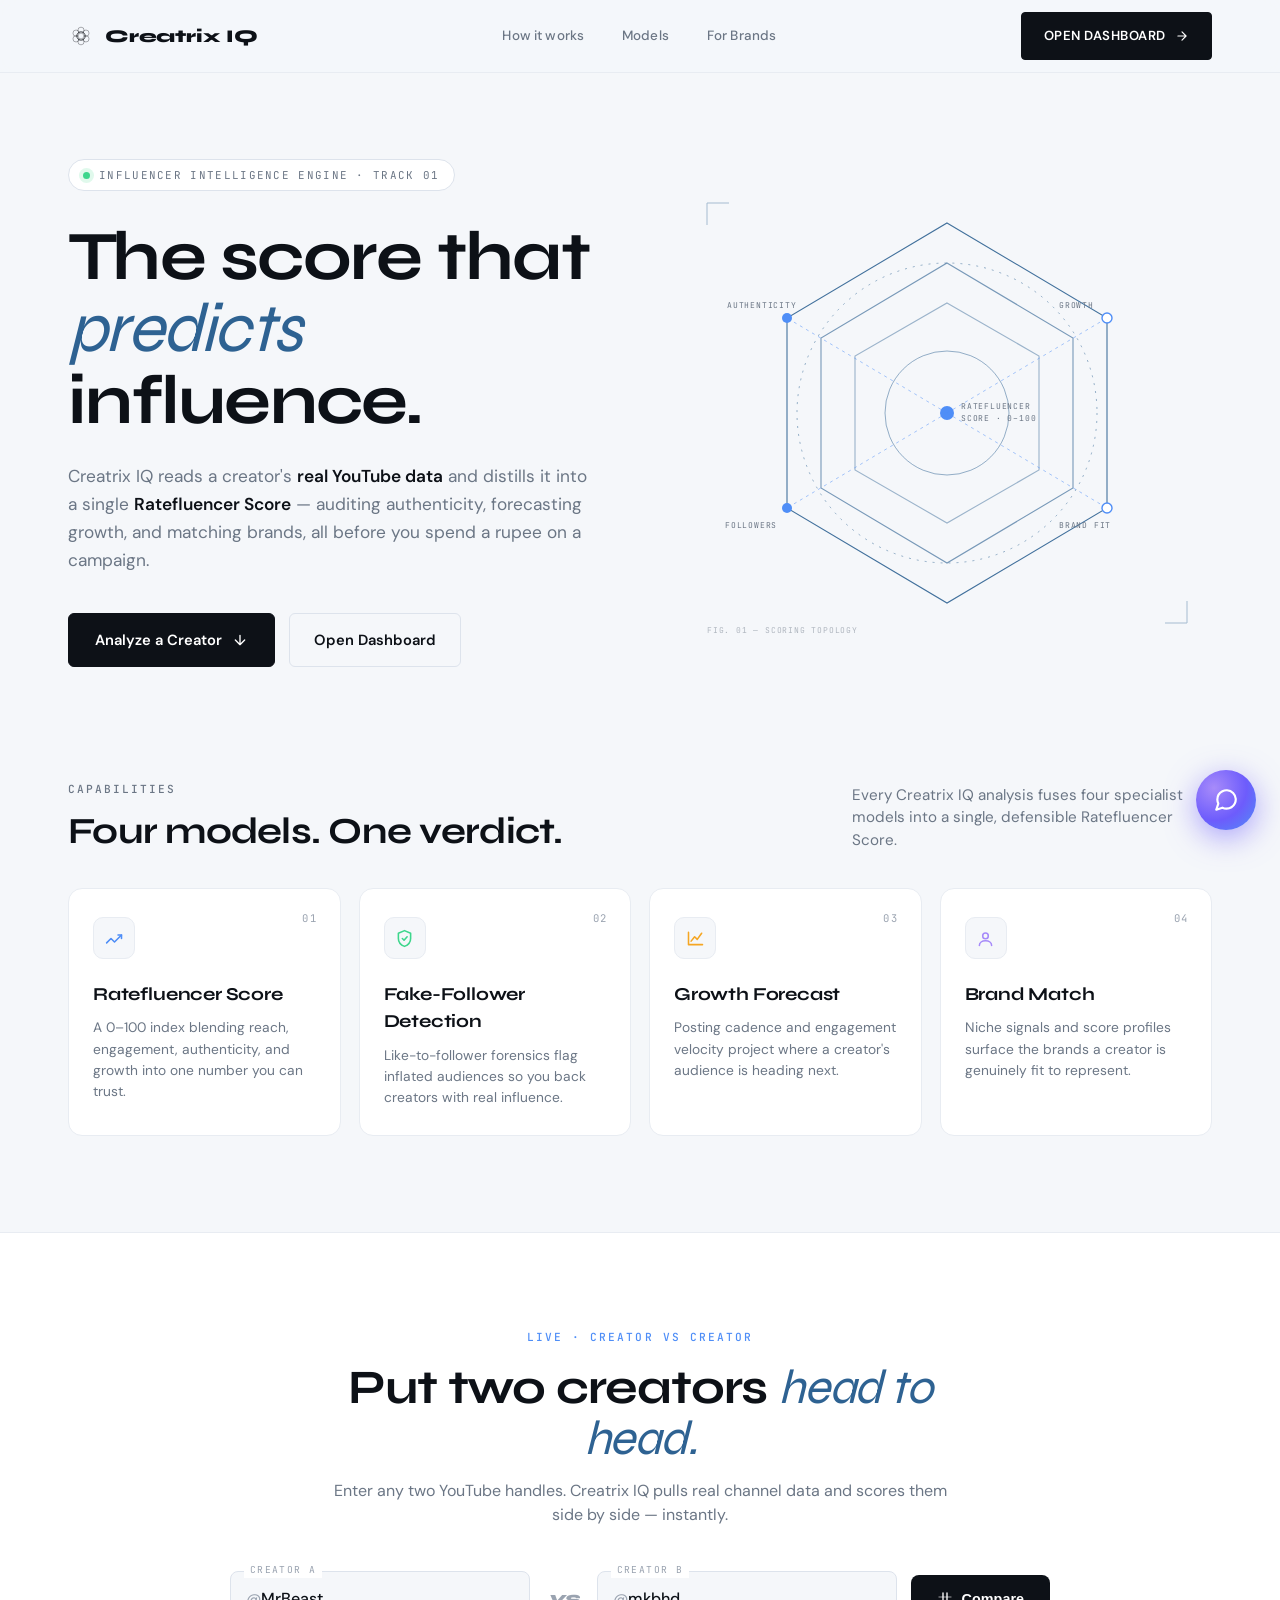
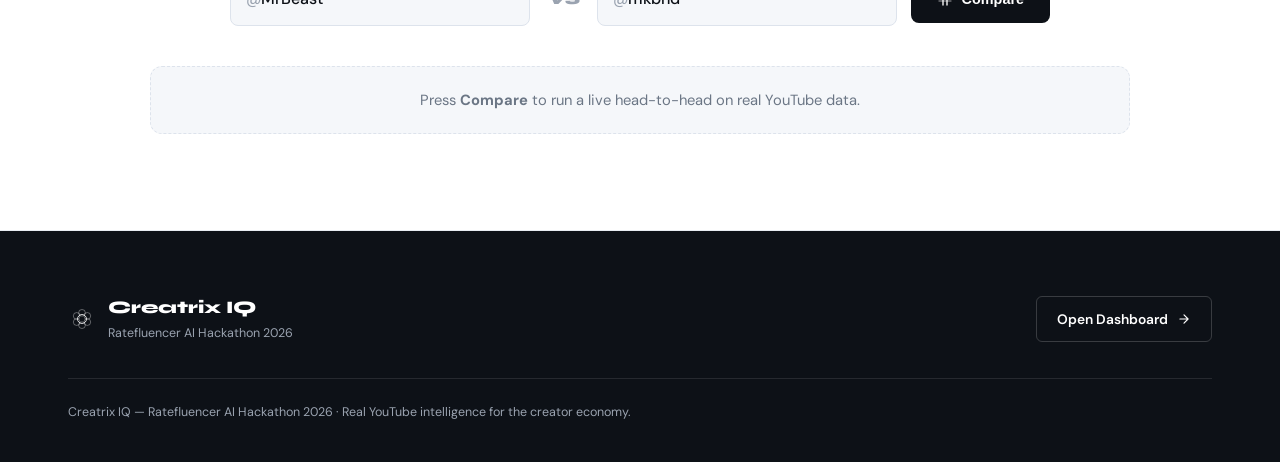
==== track1/frontend/index.html @ a7b8de9f "feat: ship Track 1 (Creatrix IQ) + Track 2 (Creatrix Studio) as standalone apps Two independently de" ====
<!DOCTYPE html>
<html lang="en">
<head>
  <meta charset="UTF-8">
  <meta name="viewport" content="width=device-width, initial-scale=1.0">
  <title>Creatrix IQ — The AI Influencer Intelligence Engine</title>
  <meta name="description" content="Creatrix IQ analyzes any creator's real YouTube data to compute a Ratefluencer Score, detect fake followers, forecast growth, and match brands.">

  <!-- Creatrix AI Google Fonts pairing -->
  <link rel="preconnect" href="https://fonts.googleapis.com">
  <link rel="preconnect" href="https://fonts.gstatic.com" crossorigin>
  <link href="https://fonts.googleapis.com/css2?family=Syne:wght@400;600;700;800&family=DM+Sans:ital,opsz,wght@0,9..40,300;0,9..40,400;0,9..40,500;0,9..40,600;0,9..40,700;1,9..40,400;1,9..40,500&family=JetBrains+Mono:wght@400;500;700&display=swap" rel="stylesheet">

  <!-- Creatrix runtime config + ambient orb -->
  <script src="config.js"></script>
  <script src="orb.js" defer></script>

  <style>
    :root {
      --blue: #4F8EF7;
      --blue-deep: #2e6292;
      --green: #3DD68C;
      --amber: #F5A623;
      --red: #F05252;
      --purple: #A78BFA;
      --ink: #0D1117;
      --ink-soft: #1b2230;
      --paper: #F5F7FA;
      --paper-2: #ECEFF4;
      --white: #FFFFFF;
      --muted: #6B7685;
      --faint: #9AA3B0;
      --line: #DDE3EC;
      --line-2: #E8ECF2;

      --font-sans: 'DM Sans', -apple-system, BlinkMacSystemFont, "Segoe UI", Roboto, sans-serif;
      --font-serif: 'Syne', sans-serif;
      --font-mono: 'JetBrains Mono', monospace;
    }

    * { box-sizing: border-box; margin: 0; padding: 0; }

    html { scroll-behavior: smooth; font-size: 16px; }

    body {
      font-family: var(--font-sans);
      background-color: var(--paper);
      color: var(--ink);
      min-height: 100vh;
      overflow-x: hidden;
      -webkit-font-smoothing: antialiased;
      -moz-osx-font-smoothing: grayscale;
      line-height: 1.5;
    }

    a { color: inherit; text-decoration: none; }

    .wrap { max-width: 1240px; margin: 0 auto; padding: 0 48px; width: 100%; }

    .eyebrow {
      font-family: var(--font-mono);
      font-size: 0.7rem;
      font-weight: 500;
      letter-spacing: 0.18em;
      text-transform: uppercase;
      color: var(--muted);
    }

    /* ============ NAV ============ */
    .nav {
      position: sticky;
      top: 0;
      z-index: 100;
      background: rgba(245, 247, 250, 0.82);
      backdrop-filter: saturate(160%) blur(14px);
      -webkit-backdrop-filter: saturate(160%) blur(14px);
      border-bottom: 1px solid var(--line-2);
    }
    .nav-inner {
      display: flex;
      align-items: center;
      justify-content: space-between;
      height: 72px;
    }
    .brand { display: flex; align-items: center; gap: 11px; }
    .brand svg { width: 26px; height: 26px; color: var(--ink); transition: transform .4s cubic-bezier(.16,1,.3,1); }
    .brand:hover svg { transform: rotate(40deg); }
    .brand-name {
      font-family: var(--font-serif);
      font-weight: 800;
      font-size: 1.12rem;
      letter-spacing: -0.01em;
    }
    .nav-links { display: flex; align-items: center; gap: 38px; }
    .nav-links a {
      font-size: 0.84rem;
      font-weight: 500;
      color: var(--muted);
      letter-spacing: 0.01em;
      transition: color .2s;
    }
    .nav-links a:hover { color: var(--ink); }
    .btn-dark {
      display: inline-flex;
      align-items: center;
      gap: 9px;
      background: var(--ink);
      color: var(--white);
      font-size: 0.82rem;
      font-weight: 600;
      letter-spacing: 0.04em;
      text-transform: uppercase;
      padding: 13px 22px;
      border: 1px solid var(--ink);
      border-radius: 4px;
      cursor: pointer;
      transition: background .25s, transform .25s, box-shadow .25s;
    }
    .btn-dark:hover { background: #000; transform: translateY(-1px); box-shadow: 0 10px 24px rgba(13,17,23,.22); }
    .nav-cta-mobile { display: none; }

    /* ============ HERO ============ */
    .hero { position: relative; padding: 86px 0 96px; overflow: hidden; }
    .hero-grid {
      display: grid;
      grid-template-columns: 1.04fr 0.96fr;
      gap: 40px;
      align-items: center;
    }
    .hero-tag {
      display: inline-flex;
      align-items: center;
      gap: 9px;
      margin-bottom: 30px;
      padding: 7px 14px;
      border: 1px solid var(--line);
      border-radius: 100px;
      background: var(--white);
    }
    .hero-tag .dot { width: 7px; height: 7px; border-radius: 50%; background: var(--green); box-shadow: 0 0 0 4px rgba(61,214,140,.16); }
    .hero-tag span { font-family: var(--font-mono); font-size: 0.68rem; letter-spacing: 0.12em; text-transform: uppercase; color: var(--muted); }

    .hero h1 {
      font-family: var(--font-serif);
      font-weight: 700;
      font-size: clamp(2.7rem, 5.4vw, 4.5rem);
      line-height: 1.04;
      letter-spacing: -0.025em;
      color: var(--ink);
      margin-bottom: 26px;
    }
    .hero h1 i {
      font-family: var(--font-serif);
      font-style: italic;
      font-weight: 400;
      color: var(--blue-deep);
    }
    .hero-sub {
      font-size: 1.08rem;
      line-height: 1.62;
      color: var(--muted);
      max-width: 520px;
      margin-bottom: 38px;
    }
    .hero-sub strong { color: var(--ink); font-weight: 600; }
    .hero-ctas { display: flex; gap: 14px; flex-wrap: wrap; }
    .btn-primary {
      display: inline-flex; align-items: center; gap: 10px;
      background: var(--ink); color: var(--white);
      font-size: 0.92rem; font-weight: 600;
      padding: 15px 26px; border: 1px solid var(--ink); border-radius: 6px;
      cursor: pointer; transition: transform .25s, box-shadow .25s, background .25s;
    }
    .btn-primary:hover { transform: translateY(-2px); box-shadow: 0 14px 30px rgba(13,17,23,.24); }
    .btn-primary svg { width: 16px; height: 16px; transition: transform .3s; }
    .btn-primary:hover svg { transform: translateX(4px); }
    .btn-ghost {
      display: inline-flex; align-items: center; gap: 10px;
      background: transparent; color: var(--ink);
      font-size: 0.92rem; font-weight: 600;
      padding: 15px 24px; border: 1px solid var(--line); border-radius: 6px;
      cursor: pointer; transition: border-color .25s, background .25s, transform .25s;
    }
    .btn-ghost:hover { border-color: var(--ink); background: var(--white); transform: translateY(-2px); }

    /* blueprint motif */
    .blueprint { position: relative; min-height: 460px; display: flex; align-items: center; justify-content: center; }
    .blueprint svg { width: 100%; height: auto; max-width: 520px; color: var(--blue-deep); overflow: visible; }
    .bp-node { fill: var(--blue); }
    .bp-node-hollow { fill: var(--white); stroke: var(--blue); stroke-width: 1.4; }
    .bp-rotate { transform-origin: 260px 230px; animation: bpspin 60s linear infinite; }
    .bp-rotate-rev { transform-origin: 260px 230px; animation: bpspin 90s linear infinite reverse; }
    @keyframes bpspin { to { transform: rotate(360deg); } }
    .bp-label {
      font-family: var(--font-mono); font-size: 8px; letter-spacing: 0.1em;
      fill: var(--muted); text-transform: uppercase;
    }
    .bp-dash { stroke: var(--blue); stroke-width: 1; stroke-dasharray: 3 4; opacity: .5; }
    .bp-pulse { animation: bppulse 3s ease-in-out infinite; }
    @keyframes bppulse { 0%,100% { opacity: .35; } 50% { opacity: 1; } }

    /* ============ CAPABILITIES ============ */
    .caps { padding: 18px 0 96px; }
    .caps-head { display: flex; align-items: flex-end; justify-content: space-between; gap: 24px; margin-bottom: 36px; flex-wrap: wrap; }
    .caps-head h2 {
      font-family: var(--font-serif); font-weight: 700;
      font-size: clamp(1.7rem, 3vw, 2.3rem); letter-spacing: -0.02em; line-height: 1.15;
    }
    .caps-head p { color: var(--muted); font-size: 0.95rem; max-width: 360px; }
    .caps-grid { display: grid; grid-template-columns: repeat(4, 1fr); gap: 18px; }
    .cap-card {
      background: var(--white);
      border: 1px solid var(--line-2);
      border-radius: 14px;
      padding: 28px 24px 26px;
      transition: transform .35s cubic-bezier(.16,1,.3,1), box-shadow .35s, border-color .35s;
      position: relative;
      overflow: hidden;
    }
    .cap-card:hover { transform: translateY(-6px); border-color: var(--line); box-shadow: 0 18px 40px rgba(15,23,42,.07); }
    .cap-ico {
      width: 42px; height: 42px; border-radius: 10px;
      display: flex; align-items: center; justify-content: center;
      margin-bottom: 22px; background: var(--paper); border: 1px solid var(--line-2);
    }
    .cap-ico svg { width: 21px; height: 21px; }
    .cap-num { font-family: var(--font-mono); font-size: 0.66rem; letter-spacing: 0.16em; color: var(--faint); position: absolute; top: 22px; right: 22px; }
    .cap-card h3 { font-family: var(--font-serif); font-weight: 700; font-size: 1.14rem; margin-bottom: 9px; letter-spacing: -0.01em; }
    .cap-card p { font-size: 0.86rem; line-height: 1.55; color: var(--muted); }

    /* ============ TOOL ============ */
    .tool { padding: 96px 0; background: var(--white); border-top: 1px solid var(--line-2); border-bottom: 1px solid var(--line-2); }
    .tool-head { text-align: center; max-width: 640px; margin: 0 auto 44px; }
    .tool-head .eyebrow { color: var(--blue); }
    .tool-head h2 {
      font-family: var(--font-serif); font-weight: 700;
      font-size: clamp(2rem, 4vw, 3rem); letter-spacing: -0.025em; line-height: 1.08;
      margin: 16px 0 14px;
    }
    .tool-head h2 i { font-style: italic; font-weight: 400; color: var(--blue-deep); }
    .tool-head p { color: var(--muted); font-size: 1rem; }

    .tool-inputs {
      display: grid;
      grid-template-columns: 1fr auto 1fr auto;
      gap: 14px;
      align-items: center;
      max-width: 820px;
      margin: 0 auto 40px;
    }
    .input-field { position: relative; }
    .input-field label {
      position: absolute; top: -8px; left: 14px;
      background: var(--white); padding: 0 6px;
      font-family: var(--font-mono); font-size: 0.6rem; letter-spacing: 0.14em; text-transform: uppercase; color: var(--faint);
    }
    .input-field .at { position: absolute; left: 16px; top: 50%; transform: translateY(-50%); color: var(--faint); font-weight: 500; font-size: 0.95rem; }
    .tool-input {
      width: 100%;
      padding: 16px 16px 16px 30px;
      border: 1px solid var(--line);
      border-radius: 8px;
      font-family: var(--font-sans);
      font-size: 1rem;
      font-weight: 500;
      color: var(--ink);
      background: var(--paper);
      outline: none;
      transition: border-color .25s, box-shadow .25s, background .25s;
    }
    .tool-input:focus { border-color: var(--blue); background: var(--white); box-shadow: 0 0 0 4px rgba(79,142,247,.12); }
    .vs-badge {
      font-family: var(--font-serif); font-weight: 800; font-style: italic;
      font-size: 1.15rem; color: var(--faint); padding: 0 4px;
    }
    .compare-btn {
      display: inline-flex; align-items: center; gap: 9px;
      background: var(--ink); color: var(--white);
      font-size: 0.9rem; font-weight: 600;
      padding: 16px 26px; border: none; border-radius: 8px;
      cursor: pointer; white-space: nowrap;
      transition: transform .25s, box-shadow .25s, opacity .2s;
    }
    .compare-btn:hover { transform: translateY(-2px); box-shadow: 0 12px 26px rgba(13,17,23,.24); }
    .compare-btn:disabled { opacity: .6; cursor: progress; transform: none; box-shadow: none; }
    .compare-btn svg { width: 16px; height: 16px; }

    /* result arena */
    .arena { max-width: 980px; margin: 0 auto; min-height: 40px; }
    .arena-msg {
      text-align: center; color: var(--muted); font-size: 0.92rem;
      padding: 22px; border: 1px dashed var(--line); border-radius: 12px; background: var(--paper);
    }
    .arena-msg.error { color: var(--red); border-color: rgba(240,82,82,.4); background: rgba(240,82,82,.05); }

    .spinner-row { display: flex; align-items: center; justify-content: center; gap: 12px; padding: 40px; color: var(--muted); font-size: 0.9rem; }
    .spinner {
      width: 20px; height: 20px; border-radius: 50%;
      border: 2.5px solid var(--line); border-top-color: var(--blue);
      animation: spin .8s linear infinite;
    }
    @keyframes spin { to { transform: rotate(360deg); } }

    .matchup { display: grid; grid-template-columns: 1fr; gap: 18px; }
    .creator-head-row { display: grid; grid-template-columns: 1fr 64px 1fr; gap: 16px; align-items: stretch; }
    .creator-card {
      background: var(--paper);
      border: 1px solid var(--line-2);
      border-radius: 16px;
      padding: 26px 24px;
      text-align: center;
      transition: border-color .3s, box-shadow .3s;
    }
    .creator-card.winner { border-color: var(--blue); box-shadow: 0 14px 34px rgba(79,142,247,.14); background: var(--white); }
    .creator-handle { font-family: var(--font-serif); font-weight: 800; font-size: 1.5rem; letter-spacing: -0.01em; margin-bottom: 6px; word-break: break-word; }
    .creator-followers { font-family: var(--font-mono); font-size: 0.92rem; color: var(--muted); }
    .creator-followers b { color: var(--ink); font-size: 1.05rem; }
    .live-badge {
      display: inline-flex; align-items: center; gap: 6px; margin-top: 12px;
      font-family: var(--font-mono); font-size: 0.58rem; letter-spacing: 0.1em; text-transform: uppercase;
      color: var(--green); background: rgba(61,214,140,.1); border: 1px solid rgba(61,214,140,.32);
      padding: 4px 9px; border-radius: 100px;
    }
    .live-badge .dot { width: 6px; height: 6px; border-radius: 50%; background: var(--green); animation: bppulse 1.6s infinite; }
    .est-badge {
      display: inline-flex; margin-top: 12px;
      font-family: var(--font-mono); font-size: 0.58rem; letter-spacing: 0.1em; text-transform: uppercase;
      color: var(--faint); background: var(--paper-2); border: 1px solid var(--line-2);
      padding: 4px 9px; border-radius: 100px;
    }
    .creator-crown { font-family: var(--font-serif); font-weight: 800; font-style: italic; font-size: 1.1rem; color: var(--faint); display: flex; align-items: center; justify-content: center; }

    .metric-rows { background: var(--white); border: 1px solid var(--line-2); border-radius: 16px; overflow: hidden; }
    .metric-row {
      display: grid;
      grid-template-columns: 1fr 168px 1fr;
      align-items: center;
      gap: 14px;
      padding: 16px 22px;
      border-bottom: 1px solid var(--line-2);
    }
    .metric-row:last-child { border-bottom: none; }
    .metric-label {
      grid-column: 2;
      text-align: center;
      font-family: var(--font-mono); font-size: 0.62rem; letter-spacing: 0.12em; text-transform: uppercase; color: var(--muted);
    }
    .metric-val { font-family: var(--font-mono); font-weight: 700; font-size: 1.25rem; color: var(--ink); display: flex; align-items: center; gap: 10px; }
    .metric-val.left { justify-content: flex-end; text-align: right; }
    .metric-val.right { justify-content: flex-start; }
    .metric-val.lead { color: var(--blue); }
    .metric-val.lead::after { content: ''; }
    .mbar { flex: 0 0 70px; height: 6px; background: var(--paper-2); border-radius: 100px; overflow: hidden; position: relative; }
    .mbar > i { position: absolute; top: 0; bottom: 0; background: var(--line); border-radius: 100px; }
    .metric-val.lead .mbar > i { background: var(--blue); }
    .metric-val.left .mbar { order: 2; }
    .metric-val.left .mbar > i { right: 0; }
    .metric-val.right .mbar { order: 2; }

    .verdict {
      text-align: center; padding: 22px;
      font-size: 0.96rem; color: var(--muted);
      background: var(--paper); border: 1px solid var(--line-2); border-radius: 14px;
    }
    .verdict b { font-family: var(--font-serif); color: var(--ink); }

    /* ============ FOOTER ============ */
    .footer { background: var(--ink); color: var(--white); padding: 64px 0 40px; }
    .footer-inner { display: flex; align-items: center; justify-content: space-between; gap: 24px; flex-wrap: wrap; }
    .footer-brand { display: flex; align-items: center; gap: 12px; }
    .footer-brand svg { width: 28px; height: 28px; color: var(--white); }
    .footer-brand .ft-name { font-family: var(--font-serif); font-weight: 800; font-size: 1.1rem; }
    .footer-brand .ft-sub { font-size: 0.78rem; color: var(--faint); margin-top: 2px; }
    .footer a.ft-link {
      display: inline-flex; align-items: center; gap: 9px;
      font-size: 0.86rem; font-weight: 600; color: var(--white);
      border: 1px solid rgba(255,255,255,.18); padding: 12px 20px; border-radius: 6px;
      transition: background .25s, border-color .25s;
    }
    .footer a.ft-link:hover { background: rgba(255,255,255,.08); border-color: rgba(255,255,255,.4); }
    .footer-meta { margin-top: 36px; padding-top: 24px; border-top: 1px solid rgba(255,255,255,.1); font-size: 0.78rem; color: var(--faint); }

    /* reveal */
    .reveal { opacity: 0; transform: translateY(28px); transition: opacity .7s cubic-bezier(.16,1,.3,1), transform .7s cubic-bezier(.16,1,.3,1); }
    .reveal.in { opacity: 1; transform: none; }

    /* ============ RESPONSIVE ============ */
    @media (max-width: 1024px) {
      .wrap { padding: 0 32px; }
      .hero-grid { grid-template-columns: 1fr; gap: 16px; }
      .blueprint { min-height: 360px; order: -1; }
      .caps-grid { grid-template-columns: 1fr 1fr; }
    }
    @media (max-width: 760px) {
      .wrap { padding: 0 20px; }
      .nav-links { display: none; }
      .nav-cta-mobile { display: inline-flex; }
      .nav .btn-dark.desktop-cta { display: none; }
      .hero { padding: 56px 0 64px; }
      .caps-grid { grid-template-columns: 1fr; }
      .tool-inputs { grid-template-columns: 1fr; }
      .vs-badge { text-align: center; }
      .creator-head-row { grid-template-columns: 1fr; }
      .creator-crown { display: none; }
      .metric-row { grid-template-columns: 1fr; gap: 6px; text-align: center; }
      .metric-label { grid-column: 1; order: -1; }
      .metric-val.left, .metric-val.right { justify-content: center; text-align: center; }
      .metric-val .mbar { display: none; }
      .footer-inner { flex-direction: column; align-items: flex-start; }
    }
    @media (prefers-reduced-motion: reduce) {
      .bp-rotate, .bp-rotate-rev, .bp-pulse, .live-badge .dot, .spinner { animation: none !important; }
      .reveal { opacity: 1; transform: none; transition: none; }
    }
  </style>
</head>
<body>

  <!-- ============ NAV ============ -->
  <nav class="nav">
    <div class="wrap nav-inner">
      <a class="brand" href="#top" aria-label="Creatrix IQ home">
        <svg viewBox="0 0 100 100" aria-hidden="true">
          <circle cx="50" cy="50" r="16" stroke="currentColor" stroke-width="3" fill="none"/>
          <circle cx="50" cy="28" r="12" stroke="currentColor" stroke-width="2.4" fill="none" opacity="0.55"/>
          <circle cx="69" cy="39" r="12" stroke="currentColor" stroke-width="2.4" fill="none" opacity="0.55"/>
          <circle cx="69" cy="61" r="12" stroke="currentColor" stroke-width="2.4" fill="none" opacity="0.55"/>
          <circle cx="50" cy="72" r="12" stroke="currentColor" stroke-width="2.4" fill="none" opacity="0.55"/>
          <circle cx="31" cy="61" r="12" stroke="currentColor" stroke-width="2.4" fill="none" opacity="0.55"/>
          <circle cx="31" cy="39" r="12" stroke="currentColor" stroke-width="2.4" fill="none" opacity="0.55"/>
        </svg>
        <span class="brand-name">Creatrix IQ</span>
      </a>
      <div class="nav-links">
        <a href="#how">How it works</a>
        <a href="#models">Models</a>
        <a href="#brands">For Brands</a>
      </div>
      <a class="btn-dark desktop-cta" href="dashboard.html">
        Open Dashboard
        <svg viewBox="0 0 24 24" width="14" height="14" aria-hidden="true"><path d="M5 12h14M12 5l7 7-7 7" stroke="currentColor" stroke-width="2" stroke-linecap="round" stroke-linejoin="round" fill="none"/></svg>
      </a>
      <a class="btn-dark nav-cta-mobile" href="dashboard.html">Dashboard</a>
    </div>
  </nav>

  <span id="top"></span>

  <!-- ============ HERO ============ -->
  <header class="hero">
    <div class="wrap hero-grid">
      <div>
        <div class="hero-tag">
          <span class="dot"></span>
          <span>Influencer Intelligence Engine · Track 01</span>
        </div>
        <h1>The score that<br><i>predicts</i> influence.</h1>
        <p class="hero-sub">
          Creatrix IQ reads a creator's <strong>real YouTube data</strong> and distills it into a single
          <strong>Ratefluencer Score</strong> — auditing authenticity, forecasting growth, and matching brands,
          all before you spend a rupee on a campaign.
        </p>
        <div class="hero-ctas">
          <a class="btn-primary" href="#tool" id="analyze-cta">
            Analyze a Creator
            <svg viewBox="0 0 24 24" aria-hidden="true"><path d="M12 5v14M19 12l-7 7-7-7" stroke="currentColor" stroke-width="2" stroke-linecap="round" stroke-linejoin="round" fill="none"/></svg>
          </a>
          <a class="btn-ghost" href="dashboard.html">Open Dashboard</a>
        </div>
      </div>

      <!-- Blueprint motif -->
      <div class="blueprint" aria-hidden="true">
        <svg viewBox="0 0 520 460" role="img">
          <!-- concentric polygons -->
          <g class="bp-rotate" fill="none" stroke="currentColor" stroke-width="1.1" opacity="0.9">
            <polygon points="260,40 420,135 420,325 260,420 100,325 100,135"/>
            <polygon points="260,80 386,155 386,305 260,380 134,305 134,155" opacity="0.7"/>
            <polygon points="260,120 352,173 352,287 260,340 168,287 168,173" opacity="0.5"/>
          </g>
          <circle class="bp-rotate-rev" cx="260" cy="230" r="150" fill="none" stroke="currentColor" stroke-width="0.9" stroke-dasharray="2 6" opacity="0.55"/>
          <circle cx="260" cy="230" r="62" fill="none" stroke="currentColor" stroke-width="1" opacity="0.5"/>

          <!-- center node -->
          <circle class="bp-node bp-pulse" cx="260" cy="230" r="7"/>
          <text class="bp-label" x="274" y="226">RATEFLUENCER</text>
          <text class="bp-label" x="274" y="238">SCORE · 0–100</text>

          <!-- spokes + nodes -->
          <line class="bp-dash" x1="260" y1="230" x2="100" y2="135"/>
          <line class="bp-dash" x1="260" y1="230" x2="420" y2="135"/>
          <line class="bp-dash" x1="260" y1="230" x2="420" y2="325"/>
          <line class="bp-dash" x1="260" y1="230" x2="100" y2="325"/>

          <g>
            <circle class="bp-node" cx="100" cy="135" r="5"/>
            <text class="bp-label" x="40" y="125">AUTHENTICITY</text>
            <circle class="bp-node-hollow" cx="420" cy="135" r="5"/>
            <text class="bp-label" x="372" y="125">GROWTH</text>
            <circle class="bp-node-hollow" cx="420" cy="325" r="5"/>
            <text class="bp-label" x="372" y="345">BRAND FIT</text>
            <circle class="bp-node" cx="100" cy="325" r="5"/>
            <text class="bp-label" x="38" y="345">FOLLOWERS</text>
          </g>

          <!-- corner blueprint ticks -->
          <g stroke="currentColor" stroke-width="1" opacity="0.4">
            <path d="M20 20 h22 M20 20 v22"/>
            <path d="M500 440 h-22 M500 440 v-22"/>
          </g>
          <text class="bp-label" x="20" y="450" opacity="0.5">FIG. 01 — SCORING TOPOLOGY</text>
        </svg>
      </div>
    </div>
  </header>

  <!-- ============ CAPABILITIES ============ -->
  <section class="caps reveal" id="models">
    <div class="wrap">
      <div class="caps-head">
        <div>
          <div class="eyebrow">Capabilities</div>
          <h2 style="margin-top:12px">Four models. One verdict.</h2>
        </div>
        <p>Every Creatrix IQ analysis fuses four specialist models into a single, defensible Ratefluencer Score.</p>
      </div>
      <div class="caps-grid">
        <div class="cap-card">
          <span class="cap-num">01</span>
          <div class="cap-ico">
            <svg viewBox="0 0 24 24" fill="none" stroke="#4F8EF7" stroke-width="1.8"><path d="M3 17l5-5 4 4 8-8" stroke-linecap="round" stroke-linejoin="round"/><path d="M16 8h4v4" stroke-linecap="round" stroke-linejoin="round"/></svg>
          </div>
          <h3>Ratefluencer Score</h3>
          <p>A 0–100 index blending reach, engagement, authenticity, and growth into one number you can trust.</p>
        </div>
        <div class="cap-card">
          <span class="cap-num">02</span>
          <div class="cap-ico">
            <svg viewBox="0 0 24 24" fill="none" stroke="#3DD68C" stroke-width="1.8"><path d="M12 3l7 3v6c0 4.5-3 7.5-7 9-4-1.5-7-4.5-7-9V6z" stroke-linecap="round" stroke-linejoin="round"/><path d="M9.5 12l2 2 3.5-4" stroke-linecap="round" stroke-linejoin="round"/></svg>
          </div>
          <h3>Fake-Follower Detection</h3>
          <p>Like-to-follower forensics flag inflated audiences so you back creators with real influence.</p>
        </div>
        <div class="cap-card">
          <span class="cap-num">03</span>
          <div class="cap-ico">
            <svg viewBox="0 0 24 24" fill="none" stroke="#F5A623" stroke-width="1.8"><path d="M4 19V5M4 19h16" stroke-linecap="round"/><path d="M7 15l4-5 3 3 5-7" stroke-linecap="round" stroke-linejoin="round"/></svg>
          </div>
          <h3>Growth Forecast</h3>
          <p>Posting cadence and engagement velocity project where a creator's audience is heading next.</p>
        </div>
        <div class="cap-card">
          <span class="cap-num">04</span>
          <div class="cap-ico">
            <svg viewBox="0 0 24 24" fill="none" stroke="#A78BFA" stroke-width="1.8"><circle cx="12" cy="9" r="3.2" stroke-linecap="round"/><path d="M5 20c0-3.3 3-5.5 7-5.5s7 2.2 7 5.5" stroke-linecap="round"/></svg>
          </div>
          <h3>Brand Match</h3>
          <p>Niche signals and score profiles surface the brands a creator is genuinely fit to represent.</p>
        </div>
      </div>
    </div>
  </section>

  <!-- ============ INTERACTIVE TOOL ============ -->
  <section class="tool reveal" id="tool">
    <div class="wrap">
      <div class="tool-head" id="how">
        <div class="eyebrow">Live · Creator vs Creator</div>
        <h2>Put two creators <i>head to head.</i></h2>
        <p>Enter any two YouTube handles. Creatrix IQ pulls real channel data and scores them side by side — instantly.</p>
      </div>

      <div class="tool-inputs">
        <div class="input-field">
          <label>Creator A</label>
          <span class="at">@</span>
          <input class="tool-input" id="handle-a" type="text" value="MrBeast" autocomplete="off" spellcheck="false" aria-label="Creator A handle">
        </div>
        <div class="vs-badge">vs</div>
        <div class="input-field">
          <label>Creator B</label>
          <span class="at">@</span>
          <input class="tool-input" id="handle-b" type="text" value="mkbhd" autocomplete="off" spellcheck="false" aria-label="Creator B handle">
        </div>
        <button class="compare-btn" id="compare-btn">
          <svg viewBox="0 0 24 24" fill="none" stroke="currentColor" stroke-width="2" aria-hidden="true"><path d="M9 3v18M15 3v18" stroke-linecap="round"/><path d="M3 9h18M3 15h18" stroke-linecap="round" opacity="0.4"/></svg>
          Compare
        </button>
      </div>

      <div class="arena" id="arena" aria-live="polite">
        <div class="arena-msg" id="arena-placeholder">
          Press <b>Compare</b> to run a live head-to-head on real YouTube data.
        </div>
      </div>
    </div>
  </section>

  <!-- ============ FOOTER ============ -->
  <footer class="footer" id="brands">
    <div class="wrap">
      <div class="footer-inner">
        <div class="footer-brand">
          <svg viewBox="0 0 100 100" aria-hidden="true">
            <circle cx="50" cy="50" r="16" stroke="currentColor" stroke-width="3" fill="none"/>
            <circle cx="50" cy="28" r="12" stroke="currentColor" stroke-width="2.4" fill="none" opacity="0.5"/>
            <circle cx="69" cy="39" r="12" stroke="currentColor" stroke-width="2.4" fill="none" opacity="0.5"/>
            <circle cx="69" cy="61" r="12" stroke="currentColor" stroke-width="2.4" fill="none" opacity="0.5"/>
            <circle cx="50" cy="72" r="12" stroke="currentColor" stroke-width="2.4" fill="none" opacity="0.5"/>
            <circle cx="31" cy="61" r="12" stroke="currentColor" stroke-width="2.4" fill="none" opacity="0.5"/>
            <circle cx="31" cy="39" r="12" stroke="currentColor" stroke-width="2.4" fill="none" opacity="0.5"/>
          </svg>
          <div>
            <div class="ft-name">Creatrix IQ</div>
            <div class="ft-sub">Ratefluencer AI Hackathon 2026</div>
          </div>
        </div>
        <a class="ft-link" href="dashboard.html">
          Open Dashboard
          <svg viewBox="0 0 24 24" width="14" height="14" aria-hidden="true"><path d="M5 12h14M12 5l7 7-7 7" stroke="currentColor" stroke-width="2" stroke-linecap="round" stroke-linejoin="round" fill="none"/></svg>
        </a>
      </div>
      <div class="footer-meta">
        Creatrix IQ — Ratefluencer AI Hackathon 2026 · Real YouTube intelligence for the creator economy.
      </div>
    </div>
  </footer>

  <script>
  (function () {
    "use strict";

    // ---- helpers ----
    function apiBase() {
      // window.API_BASE comes from config.js; fall back to same-origin.
      return (typeof window.API_BASE === "string" && window.API_BASE) || window.location.origin;
    }

    function fmtFollowers(n) {
      var v = Number(n);
      if (!isFinite(v) || v <= 0) return "—";
      if (v >= 1e9) return (v / 1e9).toFixed(v >= 1e10 ? 0 : 1).replace(/\.0$/, "") + "B";
      if (v >= 1e6) return (v / 1e6).toFixed(v >= 1e7 ? 0 : 1).replace(/\.0$/, "") + "M";
      if (v >= 1e3) return (v / 1e3).toFixed(v >= 1e4 ? 0 : 1).replace(/\.0$/, "") + "K";
      return String(Math.round(v));
    }

    function num(v) { var n = Number(v); return isFinite(n) ? n : 0; }

    function cleanHandle(s) { return (s || "").trim().replace(/^@+/, ""); }

    async function analyze(handle) {
      var res = await fetch(apiBase() + "/api/v1/influencer/analyze", {
        method: "POST",
        headers: { "Content-Type": "application/json" },
        body: JSON.stringify({ handle: handle, platform: "youtube" })
      });
      if (!res.ok) throw new Error("HTTP " + res.status);
      return res.json();
    }

    function esc(s) {
      return String(s).replace(/[&<>"]/g, function (c) {
        return ({ "&": "&amp;", "<": "&lt;", ">": "&gt;", '"': "&quot;" })[c];
      });
    }

    // Build one metric comparison row
    function metricRow(label, valA, valB, fmt) {
      var a = num(valA), b = num(valB);
      var max = Math.max(a, b, 1);
      var fmtFn = fmt || function (x) { return Math.round(x); };
      var aLead = a > b, bLead = b > a;
      var aPct = Math.round((a / max) * 100), bPct = Math.round((b / max) * 100);

      return '' +
        '<div class="metric-row">' +
          '<div class="metric-val left ' + (aLead ? "lead" : "") + '">' +
            '<span>' + esc(fmtFn(a)) + '</span>' +
            '<span class="mbar"><i style="width:' + aPct + '%"></i></span>' +
          '</div>' +
          '<div class="metric-label">' + esc(label) + '</div>' +
          '<div class="metric-val right ' + (bLead ? "lead" : "") + '">' +
            '<span class="mbar"><i style="width:' + bPct + '%"></i></span>' +
            '<span>' + esc(fmtFn(b)) + '</span>' +
          '</div>' +
        '</div>';
    }

    function badge(isReal) {
      return isReal
        ? '<div class="live-badge"><span class="dot"></span>Live YouTube data</div>'
        : '<div class="est-badge">Estimated data</div>';
    }

    function safeScores(r) {
      var s = (r && r.scores) || {};
      var m = (r && r.metrics) || {};
      return {
        rate: num(s.ratefluencer_score),
        auth: num(s.authenticity_score),
        growth: num(s.growth_score),
        brand: num(s.brand_score),
        followers: num(m.followers),
        isReal: !!(r && r.is_real),
        handle: (r && r.handle) || ""
      };
    }

    function render(arena, ha, hb, A, B) {
      var aWins = A.rate > B.rate, bWins = B.rate > A.rate;
      var winnerName = aWins ? ha : (bWins ? hb : null);

      var pctOf100 = function (x) { return Math.round(x) + " /100"; };

      var html = '<div class="matchup">' +
        '<div class="creator-head-row">' +
          '<div class="creator-card ' + (aWins ? "winner" : "") + '">' +
            '<div class="creator-handle">@' + esc(ha) + '</div>' +
            '<div class="creator-followers"><b>' + fmtFollowers(A.followers) + '</b> followers</div>' +
            badge(A.isReal) +
          '</div>' +
          '<div class="creator-crown">vs</div>' +
          '<div class="creator-card ' + (bWins ? "winner" : "") + '">' +
            '<div class="creator-handle">@' + esc(hb) + '</div>' +
            '<div class="creator-followers"><b>' + fmtFollowers(B.followers) + '</b> followers</div>' +
            badge(B.isReal) +
          '</div>' +
        '</div>' +

        '<div class="metric-rows">' +
          metricRow("Ratefluencer", A.rate, B.rate, pctOf100) +
          metricRow("Authenticity", A.auth, B.auth, pctOf100) +
          metricRow("Growth", A.growth, B.growth, pctOf100) +
          metricRow("Brand fit", A.brand, B.brand, pctOf100) +
          metricRow("Followers", A.followers, B.followers, fmtFollowers) +
        '</div>' +

        '<div class="verdict">' +
          (winnerName
            ? '<b>@' + esc(winnerName) + '</b> leads with the higher Ratefluencer Score.'
            : 'It’s a dead heat — both creators post the same Ratefluencer Score.') +
        '</div>' +
      '</div>';

      arena.innerHTML = html;
    }

    function setLoading(arena, ha, hb) {
      arena.innerHTML =
        '<div class="spinner-row"><span class="spinner"></span>' +
        'Pulling live YouTube data for <b>&nbsp;@' + esc(ha) + '&nbsp;</b> and <b>&nbsp;@' + esc(hb) + '&nbsp;</b>…</div>';
    }

    function setError(arena, msg) {
      arena.innerHTML = '<div class="arena-msg error">' + esc(msg) + '</div>';
    }

    function init() {
      var btn = document.getElementById("compare-btn");
      var inA = document.getElementById("handle-a");
      var inB = document.getElementById("handle-b");
      var arena = document.getElementById("arena");
      if (!btn || !inA || !inB || !arena) return;

      async function run() {
        var ha = cleanHandle(inA.value) || "MrBeast";
        var hb = cleanHandle(inB.value) || "mkbhd";
        inA.value = ha; inB.value = hb;

        btn.disabled = true;
        setLoading(arena, ha, hb);

        try {
          var results = await Promise.all([analyze(ha), analyze(hb)]);
          var A = safeScores(results[0]);
          var B = safeScores(results[1]);
          render(arena, ha, hb, A, B);
        } catch (err) {
          setError(arena,
            "We couldn't reach the Creatrix IQ engine just now. Make sure the backend is running, then try Compare again.");
        } finally {
          btn.disabled = false;
        }
      }

      btn.addEventListener("click", run);
      [inA, inB].forEach(function (el) {
        el.addEventListener("keydown", function (e) { if (e.key === "Enter") run(); });
      });

      // Smooth-scroll the hero CTA to the tool (in addition to the anchor).
      var cta = document.getElementById("analyze-cta");
      if (cta) {
        cta.addEventListener("click", function (e) {
          var target = document.getElementById("tool");
          if (target) {
            e.preventDefault();
            target.scrollIntoView({ behavior: "smooth", block: "start" });
            setTimeout(function () { inA.focus(); }, 600);
          }
        });
      }
    }

    // Scroll reveal
    function reveals() {
      var els = document.querySelectorAll(".reveal");
      if (!("IntersectionObserver" in window)) {
        els.forEach(function (e) { e.classList.add("in"); });
        return;
      }
      var io = new IntersectionObserver(function (entries) {
        entries.forEach(function (en) {
          if (en.isIntersecting) { en.target.classList.add("in"); io.unobserve(en.target); }
        });
      }, { threshold: 0.12 });
      els.forEach(function (e) { io.observe(e); });
    }

    if (document.readyState === "loading") {
      document.addEventListener("DOMContentLoaded", function () { init(); reveals(); });
    } else {
      init(); reveals();
    }
  })();
  </script>
</body>
</html>
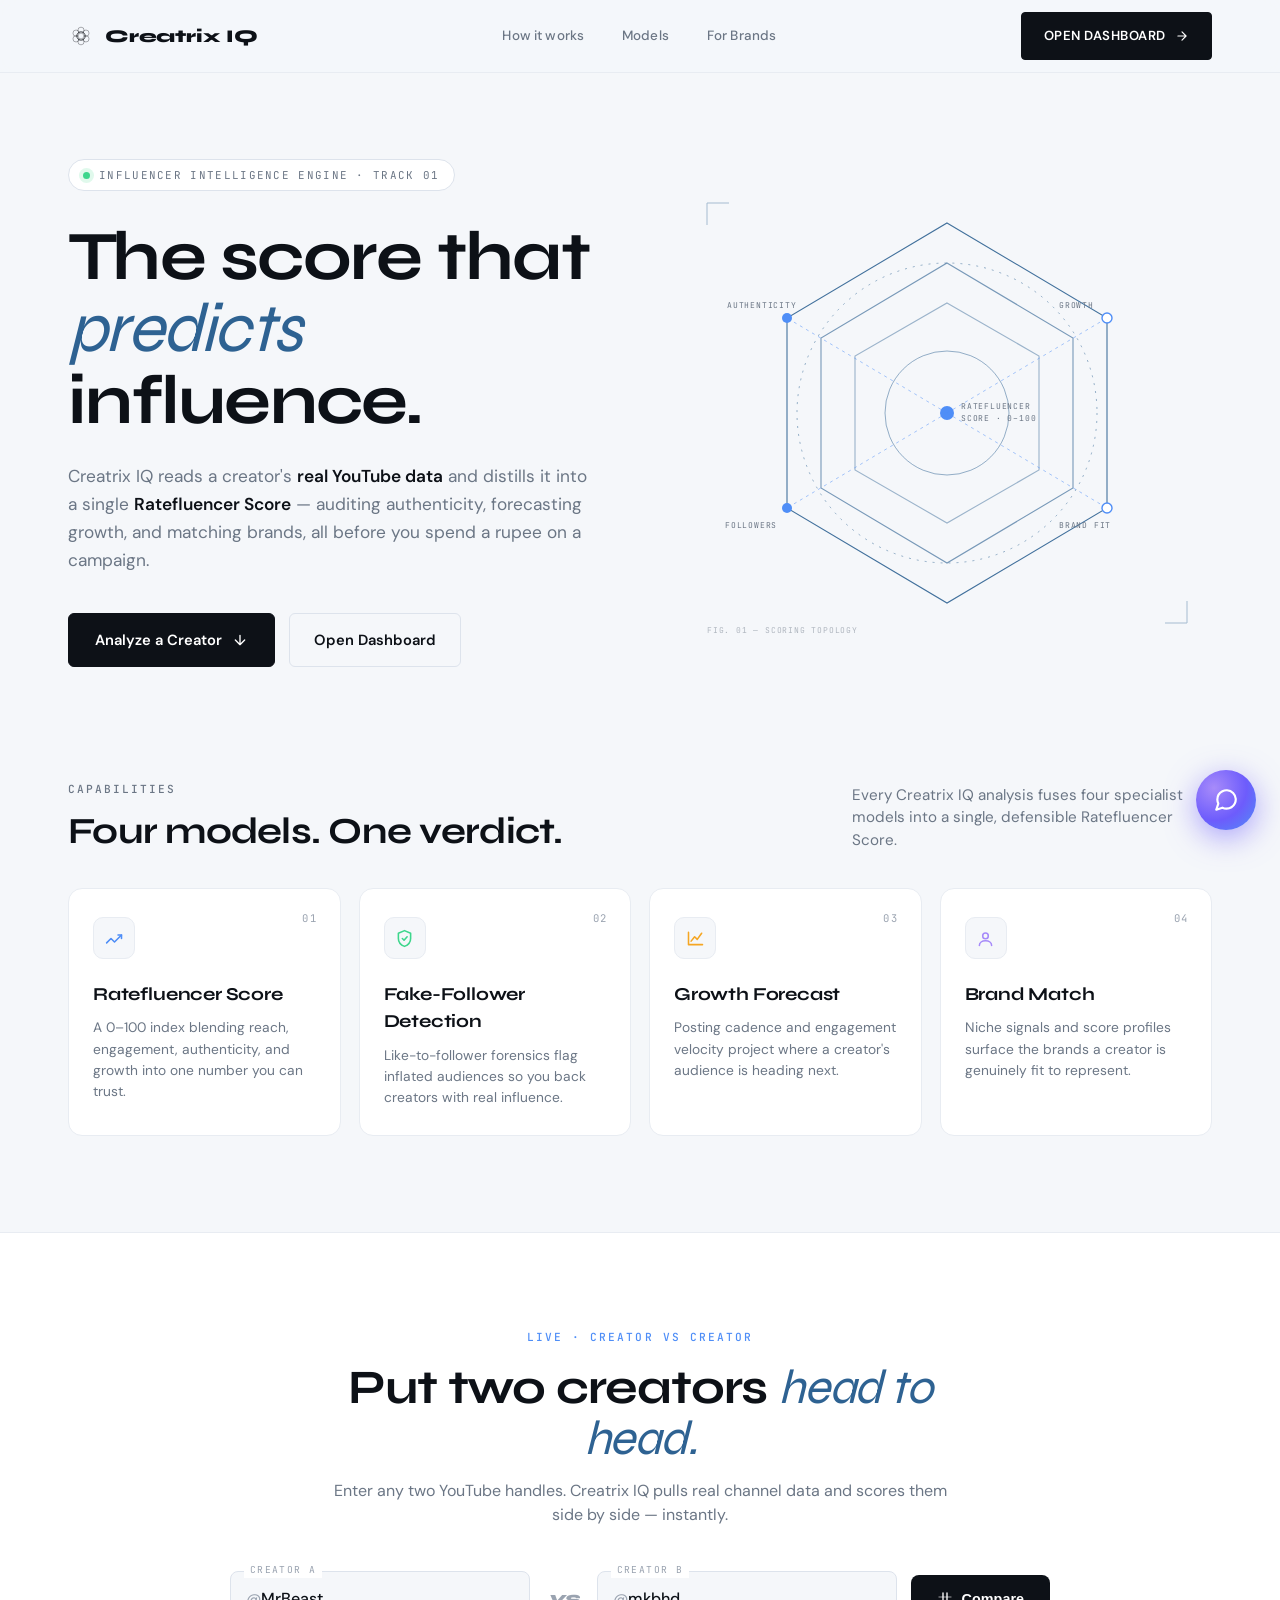
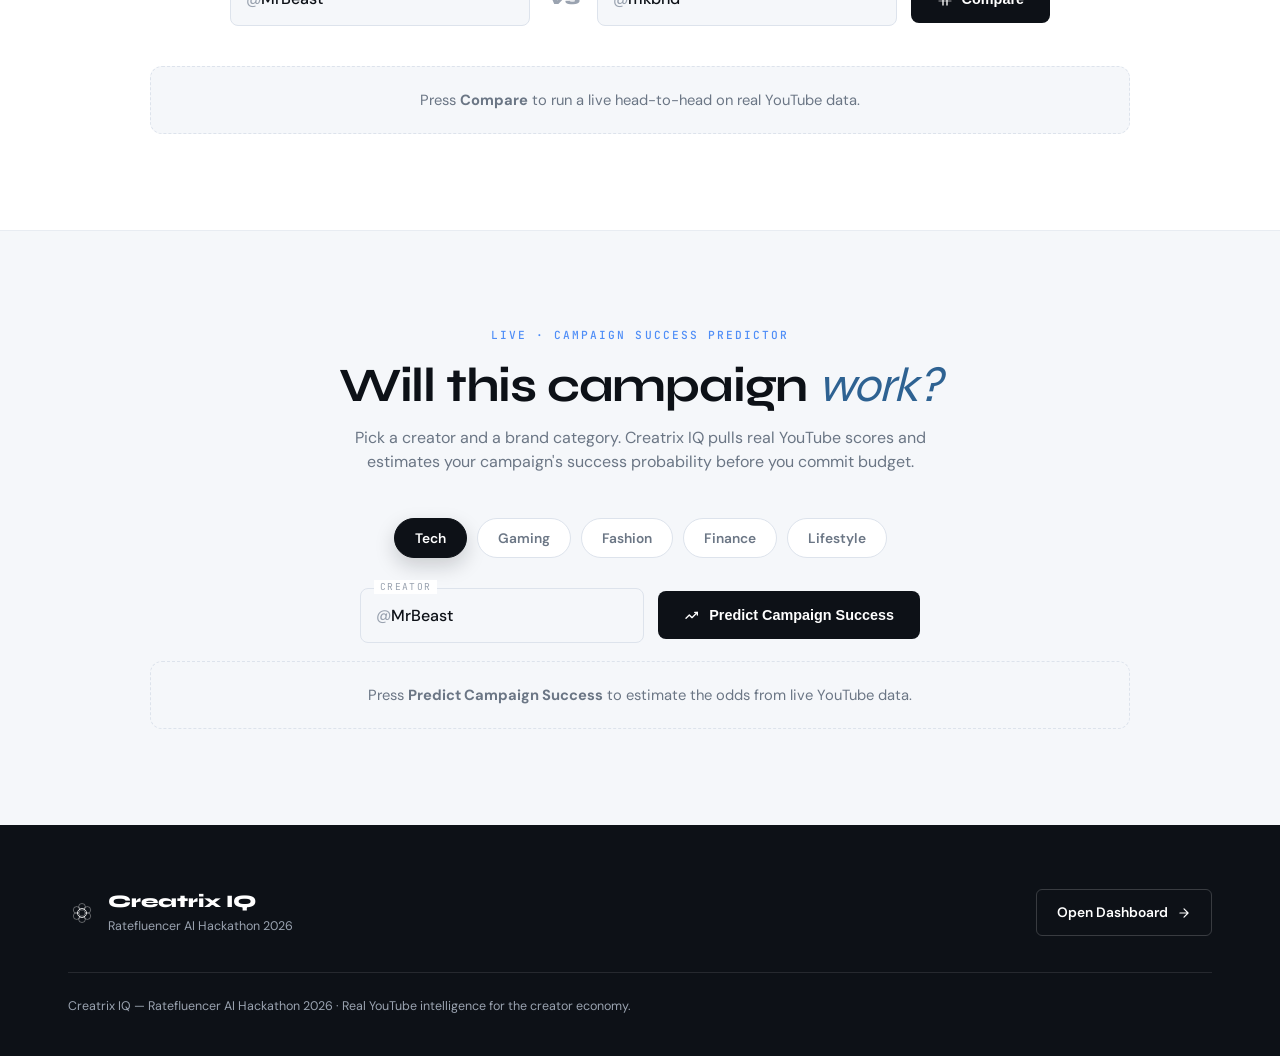
==== commit 9b67b995: "fix(growth): predictor page now shows REAL followers + robust projections; add distinct per-track to" ====
--- a/track1/frontend/index.html
+++ b/track1/frontend/index.html
@@ -364,6 +364,61 @@
     }
     .verdict b { font-family: var(--font-serif); color: var(--ink); }
 
+    /* ============ CAMPAIGN PREDICTOR ============ */
+    .predict { padding: 96px 0; }
+    .pillrow { display: flex; flex-wrap: wrap; gap: 10px; justify-content: center; margin: 0 auto 30px; }
+    .cat-pill {
+      font-family: var(--font-sans); font-size: 0.86rem; font-weight: 600;
+      color: var(--muted); background: var(--white);
+      border: 1px solid var(--line); border-radius: 100px;
+      padding: 10px 20px; cursor: pointer;
+      transition: color .2s, border-color .2s, background .2s, box-shadow .2s, transform .2s;
+    }
+    .cat-pill:hover { border-color: var(--blue); color: var(--ink); transform: translateY(-1px); }
+    .cat-pill.active { color: var(--white); background: var(--ink); border-color: var(--ink); box-shadow: 0 8px 20px rgba(13,17,23,.18); }
+
+    .predict-inputs {
+      display: grid; grid-template-columns: 1fr auto; gap: 14px; align-items: center;
+      max-width: 560px; margin: 0 auto 18px;
+    }
+
+    .predict-out { max-width: 980px; margin: 0 auto; min-height: 40px; }
+    .predict-card {
+      background: var(--white); border: 1px solid var(--line-2); border-radius: 18px;
+      padding: 34px 30px; display: grid; grid-template-columns: 230px 1fr; gap: 34px; align-items: center;
+    }
+
+    /* gauge */
+    .gauge { position: relative; width: 200px; height: 200px; margin: 0 auto; flex-shrink: 0; }
+    .gauge svg { width: 100%; height: 100%; transform: rotate(-90deg); }
+    .gauge-track { fill: none; stroke: var(--paper-2); stroke-width: 16; }
+    .gauge-fill { fill: none; stroke: var(--blue); stroke-width: 16; stroke-linecap: round; transition: stroke-dashoffset 1s cubic-bezier(.16,1,.3,1), stroke .4s; }
+    .gauge-center { position: absolute; inset: 0; display: flex; flex-direction: column; align-items: center; justify-content: center; text-align: center; }
+    .gauge-pct { font-family: var(--font-serif); font-weight: 800; font-size: 2.9rem; line-height: 1; letter-spacing: -0.02em; color: var(--ink); }
+    .gauge-cap { font-family: var(--font-mono); font-size: 0.58rem; letter-spacing: 0.12em; text-transform: uppercase; color: var(--faint); margin-top: 8px; max-width: 130px; }
+
+    .predict-body { display: flex; flex-direction: column; gap: 18px; }
+    .predict-meta-row { display: flex; align-items: center; flex-wrap: wrap; gap: 10px; }
+    .predict-handle { font-family: var(--font-serif); font-weight: 800; font-size: 1.4rem; letter-spacing: -0.01em; word-break: break-word; }
+    .predict-cat-tag {
+      font-family: var(--font-mono); font-size: 0.6rem; letter-spacing: 0.1em; text-transform: uppercase;
+      color: var(--blue-deep); background: rgba(79,142,247,.1); border: 1px solid rgba(79,142,247,.28);
+      padding: 4px 10px; border-radius: 100px;
+    }
+    .predict-stats { display: grid; grid-template-columns: 1fr 1fr; gap: 14px; }
+    .predict-stat { background: var(--paper); border: 1px solid var(--line-2); border-radius: 12px; padding: 16px 18px; }
+    .predict-stat .ps-label { font-family: var(--font-mono); font-size: 0.6rem; letter-spacing: 0.12em; text-transform: uppercase; color: var(--faint); margin-bottom: 7px; }
+    .predict-stat .ps-val { font-family: var(--font-mono); font-weight: 700; font-size: 1.4rem; color: var(--ink); }
+    .predict-rec {
+      font-size: 0.96rem; color: var(--muted);
+      background: var(--paper); border: 1px solid var(--line-2); border-radius: 12px; padding: 16px 18px;
+    }
+    .predict-rec b { font-family: var(--font-serif); color: var(--ink); }
+    .predict-rec.strong { border-color: rgba(61,214,140,.4); background: rgba(61,214,140,.06); }
+    .predict-rec.good { border-color: rgba(245,166,35,.4); background: rgba(245,166,35,.06); }
+    .predict-rec.risk { border-color: rgba(240,82,82,.4); background: rgba(240,82,82,.06); }
+    .predict-note { font-family: var(--font-mono); font-size: 0.62rem; letter-spacing: 0.06em; color: var(--faint); }
+
     /* ============ FOOTER ============ */
     .footer { background: var(--ink); color: var(--white); padding: 64px 0 40px; }
     .footer-inner { display: flex; align-items: center; justify-content: space-between; gap: 24px; flex-wrap: wrap; }
@@ -406,6 +461,9 @@
       .metric-label { grid-column: 1; order: -1; }
       .metric-val.left, .metric-val.right { justify-content: center; text-align: center; }
       .metric-val .mbar { display: none; }
+      .predict-inputs { grid-template-columns: 1fr; }
+      .predict-card { grid-template-columns: 1fr; gap: 24px; }
+      .predict-stats { grid-template-columns: 1fr; }
       .footer-inner { flex-direction: column; align-items: flex-start; }
     }
     @media (prefers-reduced-motion: reduce) {
@@ -596,6 +654,43 @@
     </div>
   </section>
 
+  <!-- ============ CAMPAIGN SUCCESS PREDICTOR ============ -->
+  <section class="predict reveal" id="predict">
+    <div class="wrap">
+      <div class="tool-head">
+        <div class="eyebrow">Live · Campaign Success Predictor</div>
+        <h2>Will this campaign <i>work?</i></h2>
+        <p>Pick a creator and a brand category. Creatrix IQ pulls real YouTube scores and estimates your campaign's success probability before you commit budget.</p>
+      </div>
+
+      <div class="pillrow" id="cat-pills" role="group" aria-label="Brand category">
+        <button class="cat-pill active" type="button" data-cat="Tech">Tech</button>
+        <button class="cat-pill" type="button" data-cat="Gaming">Gaming</button>
+        <button class="cat-pill" type="button" data-cat="Fashion">Fashion</button>
+        <button class="cat-pill" type="button" data-cat="Finance">Finance</button>
+        <button class="cat-pill" type="button" data-cat="Lifestyle">Lifestyle</button>
+      </div>
+
+      <div class="predict-inputs">
+        <div class="input-field">
+          <label>Creator</label>
+          <span class="at">@</span>
+          <input class="tool-input" id="predict-handle" type="text" value="MrBeast" autocomplete="off" spellcheck="false" aria-label="Creator handle">
+        </div>
+        <button class="compare-btn" id="predict-btn">
+          <svg viewBox="0 0 24 24" fill="none" stroke="currentColor" stroke-width="2" aria-hidden="true"><path d="M3 17l5-5 4 4 8-8" stroke-linecap="round" stroke-linejoin="round"/><path d="M16 8h4v4" stroke-linecap="round" stroke-linejoin="round"/></svg>
+          Predict Campaign Success
+        </button>
+      </div>
+
+      <div class="predict-out" id="predict-out" aria-live="polite">
+        <div class="arena-msg" id="predict-placeholder">
+          Press <b>Predict Campaign Success</b> to estimate the odds from live YouTube data.
+        </div>
+      </div>
+    </div>
+  </section>
+
   <!-- ============ FOOTER ============ -->
   <footer class="footer" id="brands">
     <div class="wrap">
@@ -803,6 +898,117 @@
       }
     }
 
+    // ---- Campaign Success Predictor ----
+    function clamp(v, lo, hi) { return Math.max(lo, Math.min(hi, v)); }
+
+    function recFor(pct) {
+      if (pct >= 75) return { cls: "strong", text: "Strong fit — greenlight." };
+      if (pct >= 55) return { cls: "good", text: "Good fit — negotiate rate." };
+      return { cls: "risk", text: "Higher risk — pilot first." };
+    }
+
+    function predictBadge(isReal) {
+      return isReal
+        ? '<span class="live-badge"><span class="dot"></span>Live YouTube data</span>'
+        : '<span class="est-badge">Estimated data</span>';
+    }
+
+    function renderPredict(out, handle, cat, r) {
+      var s = (r && r.scores) || {};
+      var m = (r && r.metrics) || {};
+      var rate = num(s.ratefluencer_score);
+      var auth = num(s.authenticity_score);
+      var eng = num(s.engagement_score) || 50;
+      var followers = num(m.followers);
+      var engRate = num(m.engagement_rate);
+      var isReal = !!(r && r.is_real);
+
+      var pct = clamp(Math.round(0.5 * rate + 0.3 * auth + 0.2 * eng), 1, 99);
+      var engaged = Math.round(followers * engRate / 100);
+      var rec = recFor(pct);
+
+      // gauge geometry (r = 80, circumference ≈ 502.65)
+      var circ = 2 * Math.PI * 80;
+      var offset = circ * (1 - pct / 100);
+      var stroke = pct >= 75 ? "var(--green)" : (pct >= 55 ? "var(--amber)" : "var(--red)");
+
+      out.innerHTML =
+        '<div class="predict-card">' +
+          '<div class="gauge">' +
+            '<svg viewBox="0 0 200 200" aria-hidden="true">' +
+              '<circle class="gauge-track" cx="100" cy="100" r="80"/>' +
+              '<circle class="gauge-fill" cx="100" cy="100" r="80" ' +
+                'style="stroke:' + stroke + ';stroke-dasharray:' + circ.toFixed(2) + ';stroke-dashoffset:' + offset.toFixed(2) + '"/>' +
+            '</svg>' +
+            '<div class="gauge-center">' +
+              '<span class="gauge-pct">' + pct + '%</span>' +
+              '<span class="gauge-cap">Est. campaign success probability</span>' +
+            '</div>' +
+          '</div>' +
+          '<div class="predict-body">' +
+            '<div class="predict-meta-row">' +
+              '<span class="predict-handle">@' + esc(handle) + '</span>' +
+              '<span class="predict-cat-tag">' + esc(cat) + ' campaign</span>' +
+              predictBadge(isReal) +
+            '</div>' +
+            '<div class="predict-stats">' +
+              '<div class="predict-stat">' +
+                '<div class="ps-label">Estimated Reach</div>' +
+                '<div class="ps-val">' + fmtFollowers(followers) + '</div>' +
+              '</div>' +
+              '<div class="predict-stat">' +
+                '<div class="ps-label">Est. Engaged Audience</div>' +
+                '<div class="ps-val">' + fmtFollowers(engaged) + '</div>' +
+              '</div>' +
+            '</div>' +
+            '<div class="predict-rec ' + rec.cls + '"><b>' + esc(rec.text) + '</b></div>' +
+            '<div class="predict-note">Estimates derived from live Ratefluencer, authenticity &amp; engagement scores.</div>' +
+          '</div>' +
+        '</div>';
+    }
+
+    function initPredict() {
+      var btn = document.getElementById("predict-btn");
+      var input = document.getElementById("predict-handle");
+      var out = document.getElementById("predict-out");
+      var pills = document.getElementById("cat-pills");
+      if (!btn || !input || !out || !pills) return;
+
+      var category = "Tech";
+      pills.addEventListener("click", function (e) {
+        var p = e.target.closest(".cat-pill");
+        if (!p) return;
+        category = p.getAttribute("data-cat") || "Tech";
+        Array.prototype.forEach.call(pills.querySelectorAll(".cat-pill"), function (el) {
+          el.classList.toggle("active", el === p);
+        });
+      });
+
+      async function run() {
+        var handle = cleanHandle(input.value) || "MrBeast";
+        input.value = handle;
+
+        btn.disabled = true;
+        out.innerHTML =
+          '<div class="spinner-row"><span class="spinner"></span>' +
+          'Estimating campaign odds for <b>&nbsp;@' + esc(handle) + '&nbsp;</b>…</div>';
+
+        try {
+          var r = await analyze(handle);
+          renderPredict(out, handle, category, r);
+        } catch (err) {
+          out.innerHTML = '<div class="arena-msg error">' +
+            esc("We couldn't reach the Creatrix IQ engine just now. Make sure the backend is running, then try again.") +
+            '</div>';
+        } finally {
+          btn.disabled = false;
+        }
+      }
+
+      btn.addEventListener("click", run);
+      input.addEventListener("keydown", function (e) { if (e.key === "Enter") run(); });
+    }
+
     // Scroll reveal
     function reveals() {
       var els = document.querySelectorAll(".reveal");
@@ -819,9 +1025,9 @@
     }
 
     if (document.readyState === "loading") {
-      document.addEventListener("DOMContentLoaded", function () { init(); reveals(); });
+      document.addEventListener("DOMContentLoaded", function () { init(); initPredict(); reveals(); });
     } else {
-      init(); reveals();
+      init(); initPredict(); reveals();
     }
   })();
   </script>
